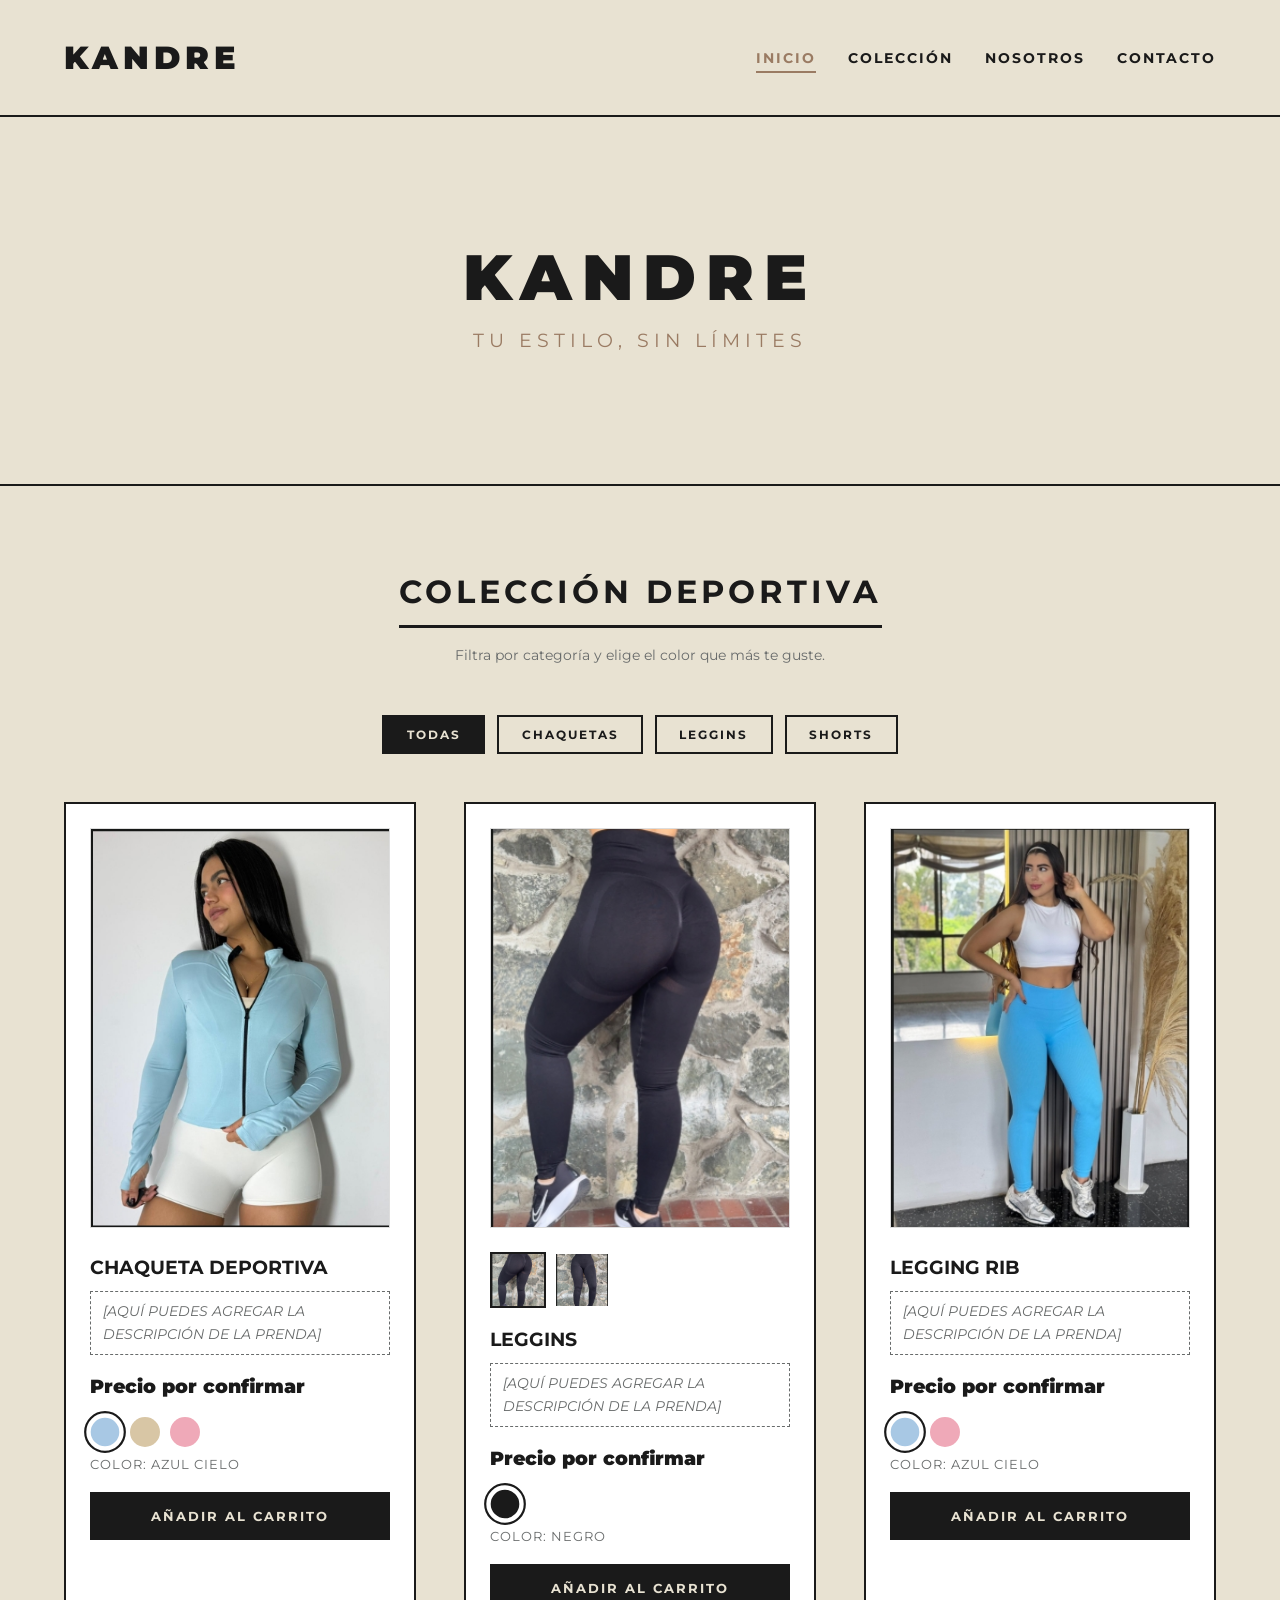
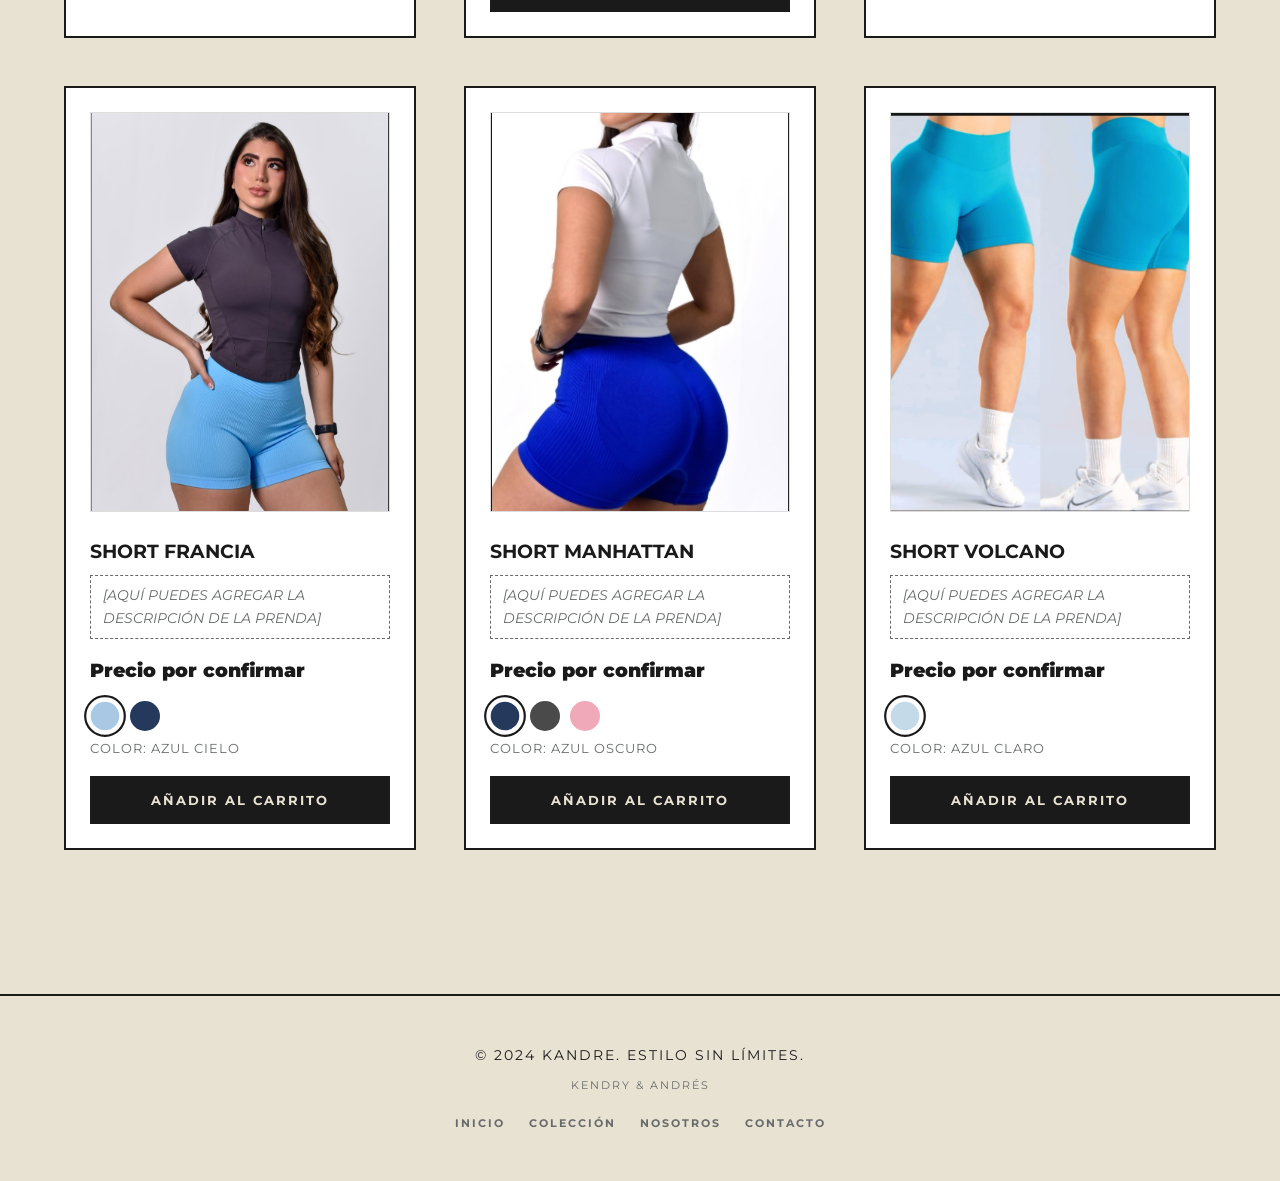
==== index.html @ 6a7f93ec "VERSION 1" ====
<!DOCTYPE html>
<html lang="es">
<head>
    <meta charset="UTF-8">
    <meta name="viewport" content="width=device-width, initial-scale=1.0">
    <title>KANDRE | Minimalist Clothing</title>
    <meta name="description" content="KANDRE: ropa deportiva minimalista. Leggins, shorts y chaquetas de producción local. Tu estilo, sin límites.">

    <!-- Tipografía oficial de la marca -->
    <link rel="preconnect" href="https://fonts.googleapis.com">
    <link rel="preconnect" href="https://fonts.gstatic.com" crossorigin>
    <link href="https://fonts.googleapis.com/css2?family=Montserrat:wght@400;700;900&display=swap" rel="stylesheet">

    <!-- Enlace al archivo de estilos CSS -->
    <link rel="stylesheet" href="css/style.css">
</head>
<body>

    <!-- ========================================== -->
    <!-- HEADER: Barra de navegación superior       -->
    <!-- ========================================== -->
    <header>
        <div class="logo-container">
            <!-- REEMPLAZA EL TEXTO POR TU IMAGEN PNG DEL LOGO -->
            <!-- Ejemplo: <img src="img/logo-kandre.png" alt="KANDRE Logo" style="height: 50px;"> -->
            <a href="index.html">KANDRE</a>
        </div>
        <nav aria-label="Navegación principal">
            <ul>
                <li><a href="index.html" class="active" aria-current="page">Inicio</a></li>
                <li><a href="index.html#coleccion">Colección</a></li>
                <li><a href="nosotros.html">Nosotros</a></li>
                <li><a href="contacto.html">Contacto</a></li>
            </ul>
        </nav>
    </header>

    <!-- ========================================== -->
    <!-- HERO SECTION: Mensaje principal            -->
    <!-- ========================================== -->
    <section class="hero">
        <h1>KANDRE</h1>
        <p>Tu estilo, sin límites</p>
    </section>

    <!-- ========================================== -->
    <!-- CATÁLOGO: Grilla de productos              -->
    <!-- ========================================== -->
    <!--
        IMPORTANTE: las tarjetas ya NO se escriben a mano aquí.
        Se generan con JavaScript a partir de tres archivos:

          · js/productos.js  -> DATOS de cada prenda (nombre, precio,
                                colores, imágenes y descripción).
          · js/main.js       -> utilidades (formato de precio, avisos).
          · js/catalogo.js   -> construye el HTML, filtros y galería.

        Para agregar, quitar o editar una prenda solo se toca
        js/productos.js. Este bloque únicamente define los
        contenedores donde se pinta el catálogo.
    -->
    <section class="catalog" id="coleccion">
        <div class="catalog-header">
            <h2>Colección Deportiva</h2>
            <p class="catalog-sub">Filtra por categoría y elige el color que más te guste.</p>
        </div>

        <!--
            FILTROS: botones "Todas / Leggins / Shorts / Chaquetas".
            Se generan automáticamente según las categorías usadas
            en js/productos.js. No borres este contenedor.
        -->
        <div class="catalog-filters" id="catalog-filters" aria-label="Filtrar productos por categoría"></div>

        <!--
            GRILLA: contenedor vacío. js/catalogo.js inyecta aquí
            una tarjeta por cada producto de js/productos.js.
        -->
        <div class="product-grid" id="product-grid"></div>

        <!-- Mensaje para navegadores sin JavaScript activado -->
        <noscript>
            <p class="catalog-noscript">
                Para ver el catálogo necesitas activar JavaScript en tu navegador.
                También puedes escribirnos desde la página de contacto.
            </p>
        </noscript>
    </section>

    <!-- ========================================== -->
    <!-- FOOTER: Pie de página                      -->
    <!-- ========================================== -->
    <footer>
        <p>&copy; 2024 KANDRE. Estilo sin límites.</p>
        <p class="footer-sub">Kendry &amp; Andrés</p>
        <nav class="footer-nav" aria-label="Navegación del pie de página">
            <a href="index.html">Inicio</a>
            <a href="index.html#coleccion">Colección</a>
            <a href="nosotros.html">Nosotros</a>
            <a href="contacto.html">Contacto</a>
        </nav>
    </footer>

    <!-- ========================================== -->
    <!-- SCRIPTS: el orden de carga es importante   -->
    <!-- ========================================== -->
    <!-- 1) Utilidades compartidas (KANDRE.*) -->
    <script src="js/main.js"></script>
    <!-- 2) Datos de las prendas (PRODUCTOS) -->
    <script src="js/productos.js"></script>
    <!-- 3) Motor que construye el catálogo -->
    <script src="js/catalogo.js"></script>
</body>
</html>
---- css/style.css ----
/* ==========================================
   VARIABLES DE MARCA (Brand Board)
   ========================================== */
:root {
    --beige: #E8E2D2;  /* Beige principal (sofisticación) */
    --negro: #1A1A1A;  /* Negro principal (elegancia) */
    --cafe: #9A7B63;   /* Acento cálido (versatilidad) */
    --gris: #686B6B;   /* Acento neutro (equilibrio) */
    --blanco: #FFFFFF;
}

/* ==========================================
   RESETEO Y ESTILOS BASE
   ========================================== */
* {
    margin: 0;
    padding: 0;
    box-sizing: border-box;
}

body {
    font-family: 'Montserrat', sans-serif;
    background-color: var(--beige);
    color: var(--negro);
    line-height: 1.6;
    -webkit-font-smoothing: antialiased;
}

a {
    text-decoration: none;
    color: var(--negro);
}

/* ==========================================
   HEADER Y NAVEGACIÓN
   ========================================== */
header {
    display: flex;
    justify-content: space-between;
    align-items: center;
    padding: 2rem 5%;
    border-bottom: 2px solid var(--negro);
}

.logo-container {
    font-weight: 900;
    font-size: 2rem;
    letter-spacing: 5px;
    text-transform: uppercase;
}

.logo-container img {
    max-height: 50px; /* Ajusta esto según tu PNG */
    width: auto;
}

nav ul {
    list-style: none;
    display: flex;
    gap: 2rem;
}

nav ul li a {
    font-weight: 700;
    text-transform: uppercase;
    font-size: 0.9rem;
    letter-spacing: 2px;
    transition: color 0.3s ease;
}

nav ul li a:hover {
    color: var(--cafe);
}

/* ==========================================
   HERO SECTION (Portada)
   ========================================== */
.hero {
    padding: 8rem 5%;
    text-align: center;
    border-bottom: 2px solid var(--negro);
}

.hero h1 {
    font-size: 4rem;
    font-weight: 900;
    text-transform: uppercase;
    letter-spacing: 10px;
    margin-bottom: 1rem;
    line-height: 1;
}

.hero p {
    font-size: 1.2rem;
    font-weight: 400;
    letter-spacing: 5px;
    text-transform: uppercase;
    color: var(--cafe);
}

/* ==========================================
   CATÁLOGO Y GRILLA DE PRODUCTOS
   ========================================== */
.catalog {
    padding: 5rem 5%;
}

.catalog-header {
    text-align: center;
    margin-bottom: 3rem;
}

.catalog-header h2 {
    font-size: 2rem;
    letter-spacing: 4px;
    text-transform: uppercase;
    border-bottom: 3px solid var(--negro);
    display: inline-block;
    padding-bottom: 0.5rem;
}

.product-grid {
    display: grid;
    /* Crea columnas responsivas automáticamente */
    grid-template-columns: repeat(auto-fit, minmax(300px, 1fr));
    gap: 3rem;
}

/* ==========================================
   TARJETA DE PRODUCTO INDIVIDUAL
   ========================================== */
.product-card {
    background-color: var(--blanco);
    border: 2px solid var(--negro);
    padding: 1.5rem;
    transition: transform 0.3s ease, box-shadow 0.3s ease;
}

.product-card:hover {
    transform: translateY(-5px);
    box-shadow: 10px 10px 0px var(--negro); /* Sombra estilo brutalista minimalista */
}

.image-container {
    width: 100%;
    height: 400px;
    background-color: #f4f4f4;
    margin-bottom: 1.5rem;
    display: flex;
    justify-content: center;
    align-items: center;
    border: 1px solid #ddd;
    overflow: hidden;
}

.image-container img {
    width: 100%;
    height: 100%;
    object-fit: cover; /* Hace que la imagen llene el espacio sin deformarse */
    transition: transform 0.5s ease;
}

.product-card:hover .image-container img {
    transform: scale(1.05); /* Efecto zoom sutil al pasar el mouse */
}

.product-title {
    font-size: 1.2rem;
    font-weight: 700;
    text-transform: uppercase;
    margin-bottom: 0.5rem;
}

.product-desc {
    font-size: 0.9rem;
    color: var(--gris);
    margin-bottom: 1rem;
    min-height: 45px;
}

.product-price {
    font-size: 1.2rem;
    font-weight: 900;
    margin-bottom: 1rem;
}

/* ==========================================
   SELECTOR DE COLORES INTERACTIVO
   ========================================== */
.color-selector {
    display: flex;
    gap: 10px;
    margin-bottom: 0.5rem;
}

.color-btn {
    width: 30px;
    height: 30px;
    border-radius: 50%;
    border: 2px solid transparent;
    cursor: pointer;
    transition: all 0.2s ease;
    outline: 2px solid transparent;
    outline-offset: 2px;
}

.color-btn:hover {
    transform: scale(1.1);
}

/* Estado activo cuando el usuario hace clic */
.color-btn.active {
    border: 2px solid var(--blanco);
    outline: 2px solid var(--negro);
    transform: scale(1.1);
}

.color-display {
    font-size: 0.8rem;
    margin-bottom: 1rem;
    color: var(--gris);
    text-transform: uppercase;
    letter-spacing: 1px;
}

/* ==========================================
   BOTÓN DE COMPRA
   ========================================== */
.btn-add {
    width: 100%;
    padding: 1rem;
    background-color: var(--negro);
    color: var(--beige);
    border: none;
    font-family: inherit;
    text-transform: uppercase;
    font-weight: 700;
    letter-spacing: 2px;
    cursor: pointer;
    transition: background-color 0.3s ease;
}

.btn-add:hover {
    background-color: var(--cafe);
    color: var(--blanco);
}

/* ==========================================
   FOOTER
   ========================================== */
footer {
    text-align: center;
    padding: 3rem 5%;
    border-top: 2px solid var(--negro);
    margin-top: 4rem;
}

footer p {
    font-size: 0.9rem;
    text-transform: uppercase;
    letter-spacing: 2px;
}

.footer-sub {
    margin-top: 10px;
    font-size: 0.7rem;
    color: var(--gris);
}

/* ==========================================
   RESPONSIVE (Para móviles y tablets)
   ========================================== */
@media (max-width: 768px) {
    header {
        flex-direction: column;
        gap: 1.5rem;
        padding: 1.5rem;
    }

    nav ul {
        gap: 1rem;
    }

    .hero h1 {
        font-size: 2.5rem;
        letter-spacing: 5px;
    }

    .hero p {
        font-size: 1rem;
        letter-spacing: 2px;
    }

    .product-grid {
        grid-template-columns: 1fr; /* Una sola columna en móviles */
    }
}

/* ==========================================
   PÁGINAS INTERNAS: NOSOTROS Y CONTACTO
   ========================================== */

/* --- Logo y navegación compartida --- */
.logo-container a {
    color: inherit;
    transition: color 0.3s ease;
}

.logo-container a:hover {
    color: var(--cafe);
}

nav ul li a.active {
    color: var(--cafe);
    border-bottom: 2px solid var(--cafe);
    padding-bottom: 4px;
}

/* --- Encabezado de página interna --- */
.page-hero {
    padding: 5rem 5%;
    text-align: center;
    border-bottom: 2px solid var(--negro);
}

.page-kicker {
    font-size: 0.72rem;
    font-weight: 700;
    letter-spacing: 4px;
    text-transform: uppercase;
    color: var(--cafe);
    margin-bottom: 1rem;
}

.page-hero h1 {
    font-size: 3rem;
    font-weight: 900;
    text-transform: uppercase;
    letter-spacing: 8px;
    line-height: 1;
    margin-bottom: 1.25rem;
}

.page-hero .lead {
    max-width: 640px;
    margin: 0 auto;
    color: var(--gris);
    font-size: 0.95rem;
}

/* --- Secciones genéricas --- */
.section {
    padding: 5rem 5%;
}

.section-alt {
    background-color: var(--blanco);
    border-top: 2px solid var(--negro);
    border-bottom: 2px solid var(--negro);
}

.section-header {
    text-align: center;
    margin-bottom: 3rem;
}

.section-header h2 {
    font-size: 2rem;
    letter-spacing: 4px;
    text-transform: uppercase;
    border-bottom: 3px solid var(--negro);
    display: inline-block;
    padding-bottom: 0.5rem;
}

.section-header p {
    max-width: 620px;
    margin: 1rem auto 0;
    color: var(--gris);
    font-size: 0.95rem;
}

/* --- Botones genéricos --- */
.btn {
    display: inline-block;
    padding: 1rem 2rem;
    border: 2px solid var(--negro);
    background-color: transparent;
    color: var(--negro);
    font-family: inherit;
    font-size: 0.8rem;
    font-weight: 700;
    letter-spacing: 2px;
    text-transform: uppercase;
    cursor: pointer;
    transition: background-color 0.3s ease, color 0.3s ease, border-color 0.3s ease;
}

.btn:hover {
    background-color: var(--negro);
    color: var(--beige);
}

.btn-solid {
    background-color: var(--negro);
    color: var(--beige);
}

.btn-solid:hover {
    background-color: var(--cafe);
    border-color: var(--cafe);
    color: var(--blanco);
}

.btn-row {
    display: flex;
    flex-wrap: wrap;
    justify-content: center;
    gap: 1rem;
}

/* ==========================================
   PÁGINA NOSOTROS
   ========================================== */

/* --- Historia y manifiesto --- */
.story-grid {
    display: grid;
    grid-template-columns: 1.15fr 0.85fr;
    gap: 4rem;
    align-items: start;
}

.story-text h2 {
    font-size: 1.9rem;
    font-weight: 900;
    line-height: 1.2;
    letter-spacing: 1px;
    text-transform: uppercase;
    margin-bottom: 1.5rem;
}

.story-text p {
    color: var(--gris);
    font-size: 0.95rem;
    margin-bottom: 1.1rem;
}

.story-text p strong {
    color: var(--negro);
}

.manifesto-card {
    background-color: var(--negro);
    color: var(--beige);
    border: 2px solid var(--negro);
    padding: 2.5rem;
    box-shadow: 12px 12px 0 var(--cafe);
    position: sticky;
    top: 2rem;
}

.manifesto-card .manifesto-tag {
    font-size: 0.7rem;
    font-weight: 700;
    letter-spacing: 3px;
    text-transform: uppercase;
    color: var(--cafe);
    margin-bottom: 1rem;
}

.manifesto-card .manifesto-text {
    font-size: 1.25rem;
    font-weight: 700;
    line-height: 1.45;
    margin-bottom: 1.5rem;
}

.manifesto-card ul {
    list-style: none;
    border-top: 1px solid rgba(232, 226, 210, 0.25);
    padding-top: 1.25rem;
}

.manifesto-card li {
    font-size: 0.78rem;
    letter-spacing: 1.5px;
    text-transform: uppercase;
    padding: 0.55rem 0;
    border-bottom: 1px solid rgba(232, 226, 210, 0.12);
}

.manifesto-card li:last-child {
    border-bottom: none;
    padding-bottom: 0;
}

/* --- Cifras --- */
.stats-band {
    display: grid;
    grid-template-columns: repeat(4, 1fr);
    gap: 2px;
    background-color: var(--negro);
    border-bottom: 2px solid var(--negro);
}

.stat {
    background-color: var(--beige);
    padding: 2.5rem 1.5rem;
    text-align: center;
}

.stat strong {
    display: block;
    font-size: 2.25rem;
    font-weight: 900;
    letter-spacing: 2px;
    line-height: 1;
    margin-bottom: 0.6rem;
}

.stat span {
    font-size: 0.68rem;
    text-transform: uppercase;
    letter-spacing: 2px;
    color: var(--gris);
}

/* --- Valores --- */
.pillar-grid {
    display: grid;
    grid-template-columns: repeat(auto-fit, minmax(250px, 1fr));
    gap: 2rem;
    margin-bottom: 4rem;
}

.pillar-card {
    background-color: var(--blanco);
    border: 2px solid var(--negro);
    padding: 2rem;
    transition: transform 0.3s ease, box-shadow 0.3s ease;
}

.pillar-card:hover {
    transform: translateY(-5px);
    box-shadow: 10px 10px 0 var(--negro);
}

.pillar-number {
    font-size: 0.72rem;
    font-weight: 700;
    letter-spacing: 3px;
    color: var(--cafe);
}

.pillar-card h3 {
    font-size: 1.05rem;
    font-weight: 700;
    text-transform: uppercase;
    letter-spacing: 2px;
    margin: 0.75rem 0;
}

.pillar-card p {
    font-size: 0.88rem;
    color: var(--gris);
}

/* --- Misión y visión --- */
.mission-grid {
    display: grid;
    grid-template-columns: repeat(auto-fit, minmax(280px, 1fr));
    gap: 2rem;
}

.mission-card {
    background-color: var(--negro);
    color: var(--beige);
    border: 2px solid var(--negro);
    padding: 2.5rem;
}

.mission-card h3 {
    font-size: 0.8rem;
    font-weight: 700;
    letter-spacing: 3px;
    text-transform: uppercase;
    color: var(--cafe);
    margin-bottom: 1rem;
}

.mission-card p {
    font-size: 1.05rem;
    line-height: 1.6;
}

/* --- Proceso --- */
.process-grid {
    display: grid;
    grid-template-columns: repeat(auto-fit, minmax(240px, 1fr));
    gap: 2.5rem;
}

.step-card {
    border-top: 3px solid var(--negro);
    padding-top: 1.5rem;
}

.step-number {
    font-size: 2.5rem;
    font-weight: 900;
    line-height: 1;
    color: transparent;
    -webkit-text-stroke: 1.5px var(--negro);
    letter-spacing: 2px;
}

.step-card h3 {
    font-size: 0.95rem;
    font-weight: 700;
    letter-spacing: 2px;
    text-transform: uppercase;
    margin: 1rem 0 0.6rem;
}

.step-card p {
    font-size: 0.88rem;
    color: var(--gris);
}

/* --- Fundadores --- */
.founder-grid {
    display: grid;
    grid-template-columns: repeat(auto-fit, minmax(300px, 1fr));
    gap: 2rem;
}

.founder-card {
    background-color: var(--blanco);
    border: 2px solid var(--negro);
    padding: 2rem;
    display: flex;
    align-items: flex-start;
    gap: 1.5rem;
}

.founder-avatar {
    width: 64px;
    height: 64px;
    flex-shrink: 0;
    border: 2px solid var(--negro);
    border-radius: 50%;
    background-color: var(--beige);
    display: flex;
    align-items: center;
    justify-content: center;
    font-size: 1.1rem;
    font-weight: 900;
    letter-spacing: 1px;
}

.founder-card h3 {
    font-size: 1rem;
    font-weight: 700;
    letter-spacing: 2px;
    text-transform: uppercase;
}

.founder-role {
    font-size: 0.7rem;
    letter-spacing: 2px;
    text-transform: uppercase;
    color: var(--cafe);
    margin-top: 0.25rem;
}

.founder-card blockquote {
    font-size: 0.88rem;
    font-style: italic;
    color: var(--gris);
    border-left: 3px solid var(--cafe);
    padding-left: 1rem;
    margin-top: 1rem;
}

/* --- Banda final (CTA) --- */
.cta-band {
    background-color: var(--negro);
    color: var(--beige);
    padding: 4.5rem 5%;
    text-align: center;
    border-top: 2px solid var(--negro);
}

.cta-band h2 {
    font-size: 2rem;
    font-weight: 900;
    letter-spacing: 4px;
    text-transform: uppercase;
    margin-bottom: 1rem;
}

.cta-band p {
    color: #CFCCC4;
    font-size: 0.95rem;
    margin-bottom: 2rem;
}

.cta-band .btn {
    border-color: var(--beige);
    color: var(--beige);
}

.cta-band .btn:hover {
    background-color: var(--beige);
    color: var(--negro);
}

.cta-band .btn-solid {
    background-color: var(--beige);
    border-color: var(--beige);
    color: var(--negro);
}

.cta-band .btn-solid:hover {
    background-color: var(--cafe);
    border-color: var(--cafe);
    color: var(--blanco);
}

/* ==========================================
   PÁGINA CONTACTO
   ========================================== */
.contact-grid {
    display: grid;
    grid-template-columns: 1.1fr 0.9fr;
    gap: 4rem;
    align-items: start;
}

.contact-form {
    background-color: var(--blanco);
    border: 2px solid var(--negro);
    padding: 2.5rem;
    box-shadow: 12px 12px 0 var(--cafe);
}

.contact-form h2 {
    font-size: 1.1rem;
    font-weight: 700;
    letter-spacing: 3px;
    text-transform: uppercase;
    margin-bottom: 1.75rem;
}

.form-row {
    display: grid;
    grid-template-columns: 1fr 1fr;
    gap: 1.25rem;
}

.form-group {
    display: flex;
    flex-direction: column;
    margin-bottom: 1.25rem;
}

.form-group label {
    font-size: 0.68rem;
    font-weight: 700;
    letter-spacing: 2px;
    text-transform: uppercase;
    margin-bottom: 0.5rem;
}

.form-group input,
.form-group select,
.form-group textarea {
    width: 100%;
    font-family: inherit;
    font-size: 0.9rem;
    color: var(--negro);
    background-color: var(--blanco);
    border: 2px solid var(--negro);
    border-radius: 0;
    padding: 0.85rem 1rem;
    transition: border-color 0.2s ease, box-shadow 0.2s ease;
}

.form-group select {
    appearance: none;
    background-image: linear-gradient(45deg, transparent 50%, var(--negro) 50%), linear-gradient(135deg, var(--negro) 50%, transparent 50%);
    background-position: calc(100% - 20px) 55%, calc(100% - 14px) 55%;
    background-size: 6px 6px, 6px 6px;
    background-repeat: no-repeat;
    padding-right: 2.5rem;
    cursor: pointer;
}

.form-group textarea {
    min-height: 150px;
    resize: vertical;
}

.form-group input:focus,
.form-group select:focus,
.form-group textarea:focus {
    outline: none;
    border-color: var(--cafe);
    box-shadow: 4px 4px 0 var(--cafe);
}

.form-group.invalid input,
.form-group.invalid select,
.form-group.invalid textarea {
    border-color: #B3261E;
}

.field-error {
    display: none;
    margin-top: 0.4rem;
    font-size: 0.7rem;
    letter-spacing: 0.5px;
    color: #B3261E;
}

.form-group.invalid .field-error {
    display: block;
}

.checkbox-group {
    flex-direction: row;
    flex-wrap: wrap;
    align-items: flex-start;
    gap: 0.75rem;
}

.checkbox-group input[type="checkbox"] {
    width: 18px;
    height: 18px;
    flex-shrink: 0;
    margin-top: 2px;
    padding: 0;
    accent-color: var(--negro);
    cursor: pointer;
}

.checkbox-group label {
    flex: 1;
    margin-bottom: 0;
    font-size: 0.78rem;
    font-weight: 400;
    letter-spacing: 0.5px;
    text-transform: none;
    color: var(--gris);
}

.checkbox-group .field-error {
    flex-basis: 100%;
}

.form-note {
    font-size: 0.72rem;
    color: var(--gris);
    margin-top: 1rem;
    text-align: center;
}

.form-status {
    display: none;
    margin-top: 1.5rem;
    padding: 1rem 1.25rem;
    border: 2px solid var(--negro);
    background-color: var(--beige);
    font-size: 0.85rem;
}

.form-status.show {
    display: block;
}

.form-status.error {
    border-color: #B3261E;
    color: #B3261E;
}

/* --- Datos de contacto --- */
.contact-info h2 {
    font-size: 1.1rem;
    font-weight: 700;
    letter-spacing: 3px;
    text-transform: uppercase;
    margin-bottom: 1.5rem;
}

.info-block {
    padding: 1.4rem 0;
    border-bottom: 1px solid var(--negro);
}

.info-block:first-of-type {
    padding-top: 0;
}

.info-label {
    font-size: 0.68rem;
    font-weight: 700;
    letter-spacing: 3px;
    text-transform: uppercase;
    color: var(--cafe);
    margin-bottom: 0.35rem;
}

.info-value {
    font-size: 1rem;
    font-weight: 700;
    letter-spacing: 0.5px;
}

.info-value a {
    text-decoration: underline;
    text-underline-offset: 3px;
    text-decoration-thickness: 1px;
}

.info-value a:hover {
    color: var(--cafe);
}

.info-extra {
    font-size: 0.8rem;
    color: var(--gris);
    margin-top: 0.25rem;
}

.social-row {
    display: flex;
    flex-wrap: wrap;
    gap: 0.75rem;
    margin-top: 2rem;
}

.social-link {
    border: 2px solid var(--negro);
    padding: 0.6rem 1rem;
    font-size: 0.7rem;
    font-weight: 700;
    letter-spacing: 2px;
    text-transform: uppercase;
    transition: background-color 0.3s ease, color 0.3s ease;
}

.social-link:hover {
    background-color: var(--negro);
    color: var(--beige);
}

/* --- Mapa --- */
.map-frame {
    border: 2px solid var(--negro);
    min-height: 320px;
    display: flex;
    align-items: center;
    justify-content: center;
    text-align: center;
    padding: 2rem;
    background-image: repeating-linear-gradient(
        45deg,
        var(--blanco),
        var(--blanco) 14px,
        #F1ECE0 14px,
        #F1ECE0 28px
    );
}

.map-frame p {
    max-width: 460px;
    font-size: 0.78rem;
    letter-spacing: 2px;
    text-transform: uppercase;
    color: var(--gris);
}

.map-frame iframe {
    width: 100%;
    min-height: 320px;
    border: 0;
}

/* --- Preguntas frecuentes --- */
.faq {
    max-width: 860px;
    margin: 0 auto;
    border-top: 2px solid var(--negro);
}

.faq details {
    border-bottom: 1px solid var(--negro);
    padding: 1.25rem 0;
}

.faq summary {
    display: flex;
    justify-content: space-between;
    align-items: center;
    gap: 1rem;
    cursor: pointer;
    font-size: 0.85rem;
    font-weight: 700;
    letter-spacing: 1.5px;
    text-transform: uppercase;
    list-style: none;
}

.faq summary::-webkit-details-marker {
    display: none;
}

.faq summary::after {
    content: "+";
    font-size: 1.3rem;
    font-weight: 700;
    line-height: 1;
    flex-shrink: 0;
}

.faq details[open] summary::after {
    content: "\2212";
}

.faq p {
    margin-top: 1rem;
    font-size: 0.9rem;
    color: var(--gris);
}

/* --- Pie de página compartido --- */
.footer-nav {
    display: flex;
    flex-wrap: wrap;
    justify-content: center;
    gap: 1.5rem;
    margin-top: 1.25rem;
}

.footer-nav a {
    font-size: 0.7rem;
    font-weight: 700;
    letter-spacing: 2px;
    text-transform: uppercase;
    color: var(--gris);
    transition: color 0.3s ease;
}

.footer-nav a:hover {
    color: var(--negro);
}

/* --- Responsive de páginas internas --- */
@media (max-width: 1024px) {
    .story-grid,
    .contact-grid {
        grid-template-columns: 1fr;
        gap: 2.5rem;
    }

    .manifesto-card {
        position: static;
    }

    .stats-band {
        grid-template-columns: repeat(2, 1fr);
    }
}

@media (max-width: 768px) {
    .page-hero {
        padding: 3.5rem 5%;
    }

    .page-hero h1 {
        font-size: 2.1rem;
        letter-spacing: 5px;
    }

    .section {
        padding: 3.5rem 5%;
    }

    .story-text h2 {
        font-size: 1.4rem;
    }

    .manifesto-card,
    .contact-form {
        padding: 1.5rem;
    }

    .manifesto-card {
        box-shadow: 8px 8px 0 var(--cafe);
    }

    .contact-form {
        box-shadow: 8px 8px 0 var(--cafe);
    }

    .form-row {
        grid-template-columns: 1fr;
        gap: 0;
    }

    .stats-band {
        grid-template-columns: 1fr;
    }

    .cta-band h2 {
        font-size: 1.4rem;
        letter-spacing: 2px;
    }

    .founder-card {
        flex-direction: column;
    }

    .footer-nav {
        gap: 1rem;
    }
}

/* ==========================================
   CATÁLOGO DINÁMICO
   Estilos que usan las tarjetas generadas por
   js/catalogo.js (filtros, miniaturas, avisos).
   ========================================== */

/* --- Subtítulo bajo "Colección Deportiva" --- */
.catalog-sub {
    margin-top: 1rem;
    font-size: 0.9rem;
    color: var(--gris);
}

/* --- Botones de filtro por categoría --- */
.catalog-filters {
    display: flex;
    flex-wrap: wrap;
    justify-content: center;
    gap: 0.75rem;
    margin-bottom: 3rem;
}

.filter-btn {
    font-family: inherit;
    font-size: 0.72rem;
    font-weight: 700;
    letter-spacing: 2px;
    text-transform: uppercase;
    padding: 0.65rem 1.4rem;
    border: 2px solid var(--negro);
    background-color: transparent;
    color: var(--negro);
    cursor: pointer;
    transition: background-color 0.3s ease, color 0.3s ease;
}

.filter-btn:hover,
.filter-btn.active {
    background-color: var(--negro);
    color: var(--beige);
}

/* --- Etiqueta sobre la foto ("Nuevo", "Más vendido"...) --- */
.image-container {
    position: relative;
}

.product-badge {
    position: absolute;
    top: 12px;
    left: 12px;
    z-index: 1;
    background-color: var(--negro);
    color: var(--beige);
    font-size: 0.6rem;
    font-weight: 700;
    letter-spacing: 2px;
    text-transform: uppercase;
    padding: 0.4rem 0.7rem;
}

/* --- Galería: fila de miniaturas --- */
.thumb-row {
    display: flex;
    flex-wrap: wrap;
    gap: 0.5rem;
    margin-bottom: 1rem;
}

/* Si el color solo tiene una foto, la fila queda vacía y se oculta */
.thumb-row:empty {
    display: none;
}

.thumb-btn {
    width: 56px;
    height: 56px;
    padding: 0;
    border: 2px solid transparent;
    background-color: var(--blanco);
    cursor: pointer;
    overflow: hidden;
    transition: border-color 0.2s ease, transform 0.2s ease;
}

.thumb-btn img {
    display: block;
    width: 100%;
    height: 100%;
    object-fit: cover;
}

.thumb-btn:hover {
    transform: translateY(-2px);
}

.thumb-btn.active {
    border-color: var(--negro);
}

/* --- Descripción pendiente de escribir --- */
.product-desc.is-empty {
    font-style: italic;
    border: 1px dashed var(--gris);
    padding: 0.5rem 0.75rem;
}

/* --- Aviso flotante al añadir al carrito --- */
.toast {
    position: fixed;
    left: 50%;
    bottom: 2rem;
    z-index: 50;
    max-width: 90vw;
    padding: 1rem 1.5rem;
    background-color: var(--negro);
    color: var(--beige);
    border: 2px solid var(--negro);
    font-size: 0.75rem;
    font-weight: 700;
    letter-spacing: 1.5px;
    text-transform: uppercase;
    text-align: center;
    opacity: 0;
    pointer-events: none;
    transform: translate(-50%, 1.5rem);
    transition: opacity 0.3s ease, transform 0.3s ease;
}

.toast.show {
    opacity: 1;
    transform: translate(-50%, 0);
}

/* --- Mensajes de catálogo vacío / sin JavaScript --- */
.catalog-empty,
.catalog-noscript {
    grid-column: 1 / -1;
    max-width: 560px;
    margin: 0 auto;
    padding: 2rem;
    border: 2px dashed var(--gris);
    text-align: center;
    font-size: 0.9rem;
    color: var(--gris);
}

/* Las tarjetas filtradas se ocultan (atributo puesto por JS) */
.product-card[hidden] {
    display: none;
}

/* --- Ajustes para móviles --- */
@media (max-width: 768px) {
    .catalog-filters {
        gap: 0.5rem;
        margin-bottom: 2rem;
    }

    .filter-btn {
        padding: 0.55rem 1rem;
        font-size: 0.65rem;
    }

    .thumb-btn {
        width: 48px;
        height: 48px;
    }

    .toast {
        bottom: 1rem;
        font-size: 0.7rem;
    }
}
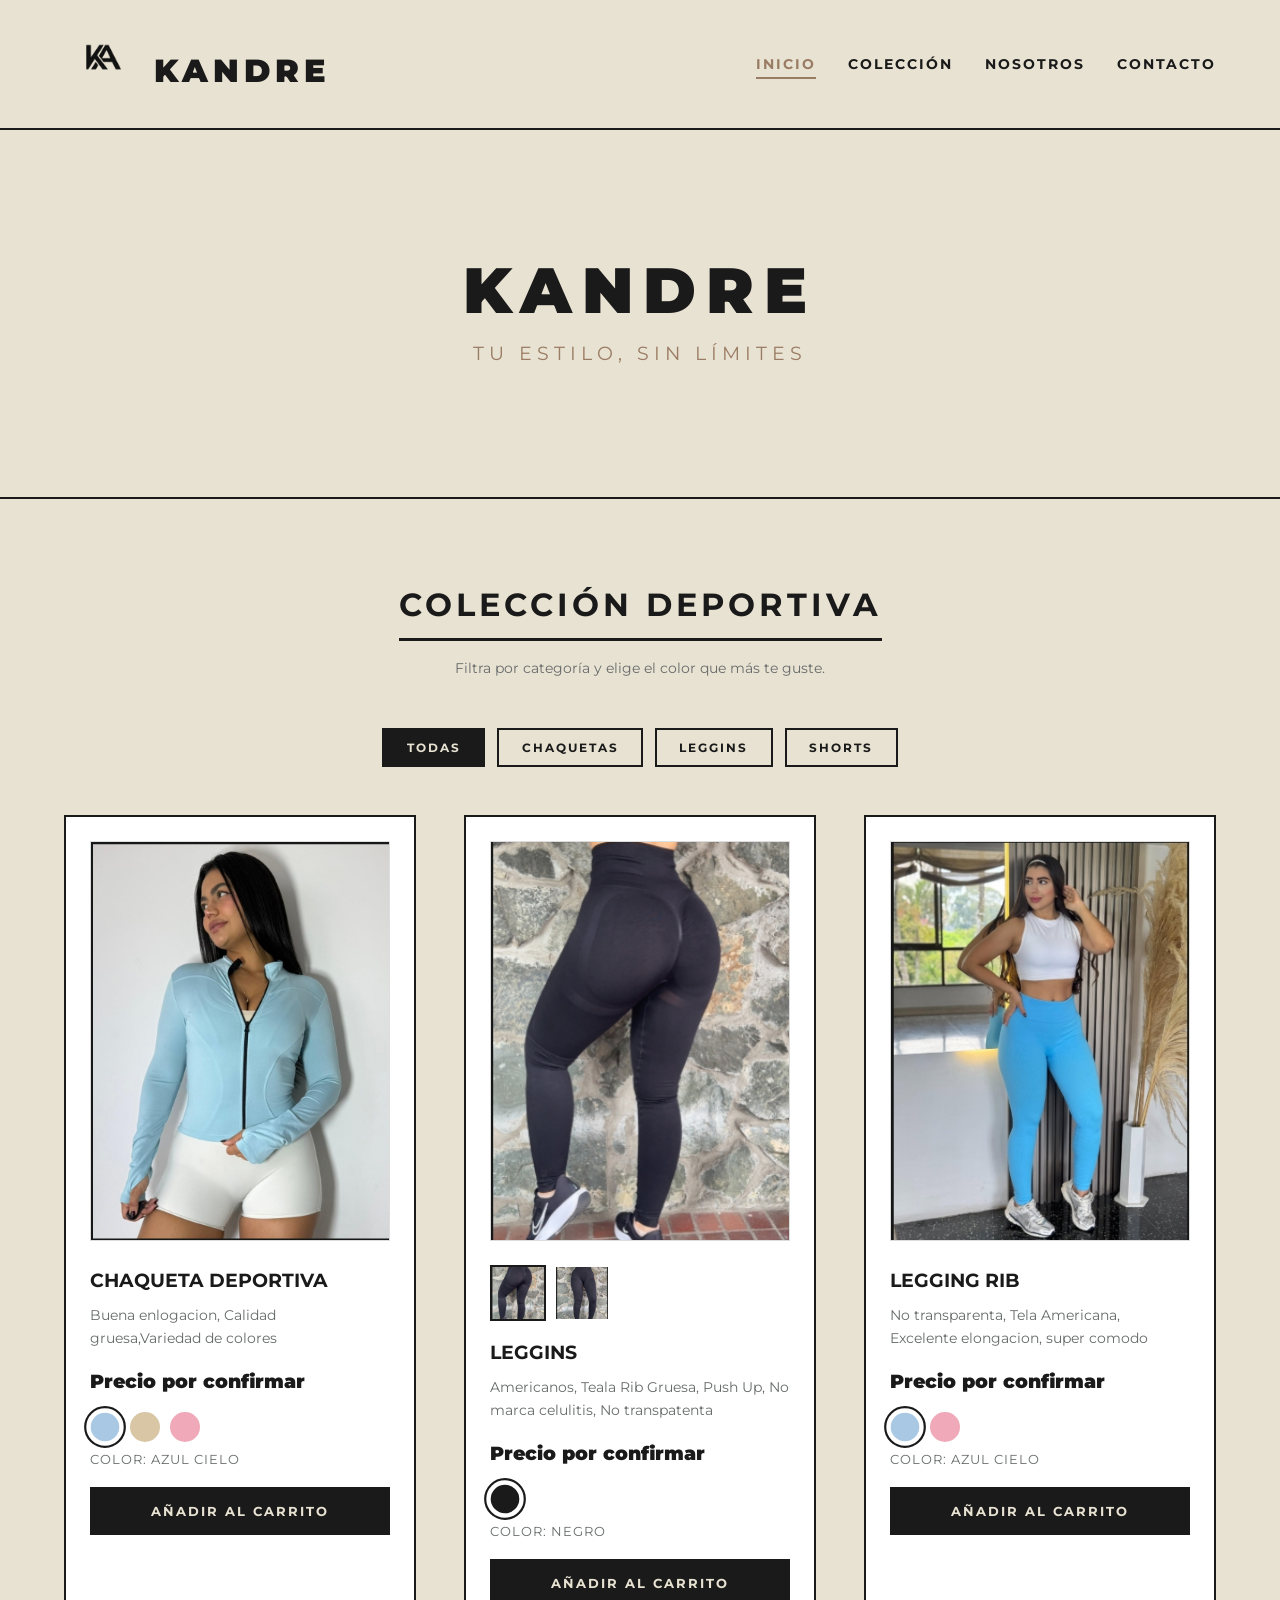
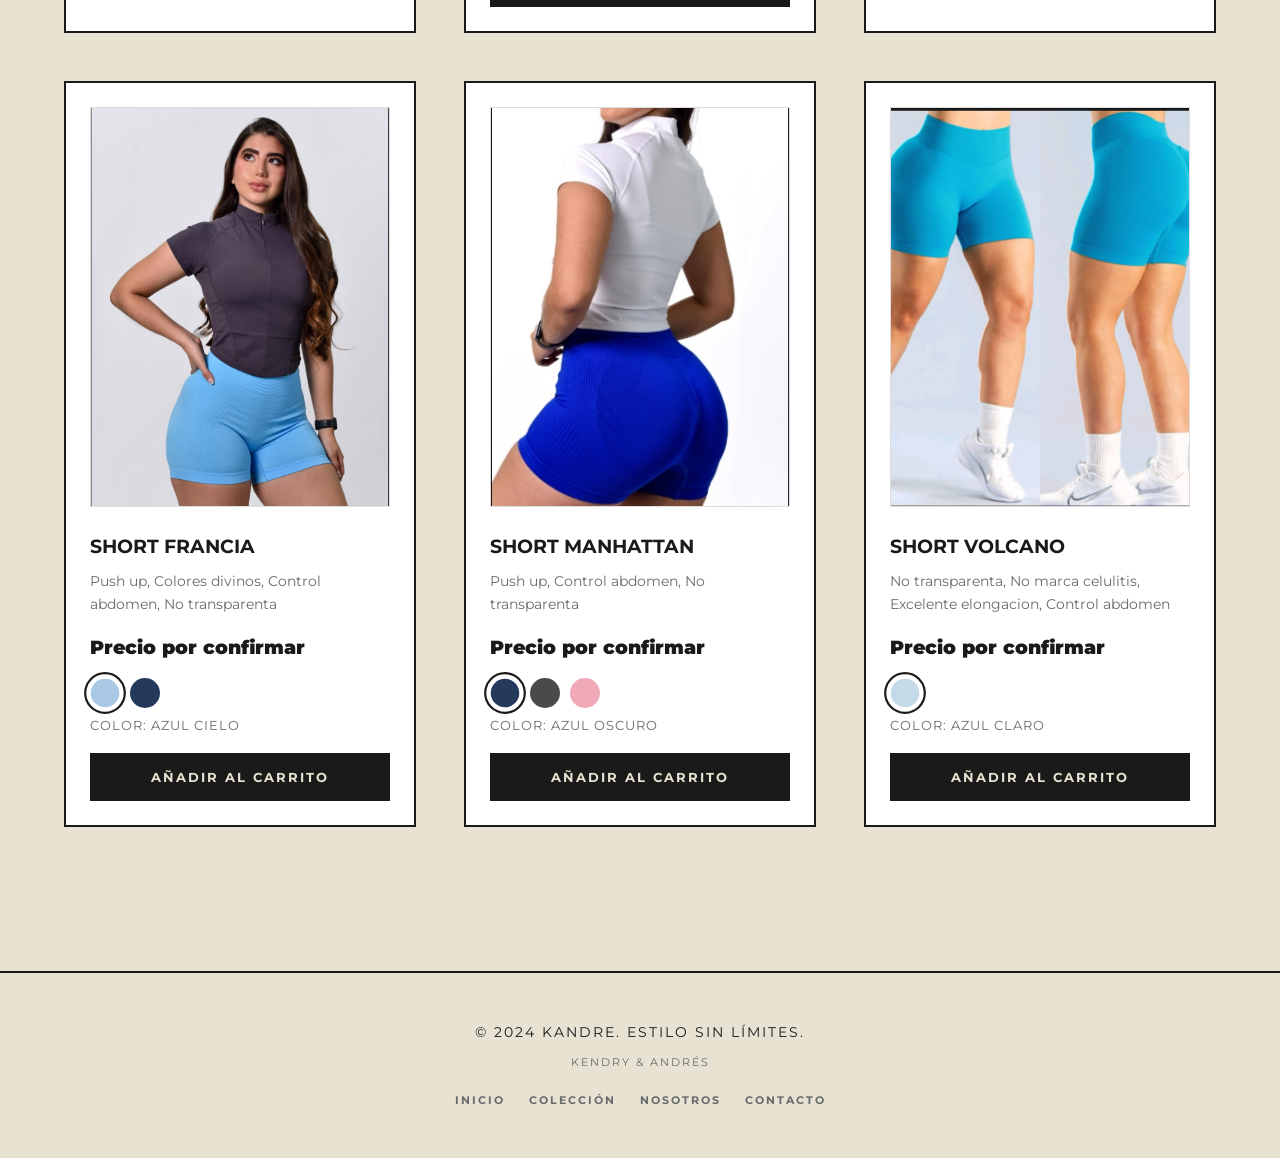
==== commit 0400114b: "VERSION 2" ====
--- a/index.html
+++ b/index.html
@@ -21,6 +21,7 @@
     <!-- ========================================== -->
     <header>
         <div class="logo-container">
+            <img src="img/Logo/Logo-Monograma.png" alt="">
             <!-- REEMPLAZA EL TEXTO POR TU IMAGEN PNG DEL LOGO -->
             <!-- Ejemplo: <img src="img/logo-kandre.png" alt="KANDRE Logo" style="height: 50px;"> -->
             <a href="index.html">KANDRE</a>
--- a/css/style.css
+++ b/css/style.css
@@ -495,19 +495,51 @@
     padding-bottom: 0;
 }
 
-/* --- Cifras --- */
+/* --- Cifras ---
+   IMPORTANTE: esta banda es fluida. Se adapta sola a cuantas
+   tarjetas .stat haya (1, 2, 3, 4...) sin dejar huecos negros.
+
+   Antes el fondo del contenedor era negro y el hueco de 2px entre
+   columnas hacía las líneas separadoras. El problema: si quitabas
+   una .stat, su columna seguía existiendo (repeat(4, 1fr)) y el
+   fondo negro se veía a través del hueco.
+
+   Ahora:
+   - auto-fit colapsa las columnas vacías.
+   - minmax(180px, 1fr) reparte el ancho entre las que quedan.
+   - El fondo es beige y los separadores son bordes de cada .stat.
+*/
 .stats-band {
     display: grid;
-    grid-template-columns: repeat(4, 1fr);
-    gap: 2px;
-    background-color: var(--negro);
+    grid-template-columns: repeat(auto-fit, minmax(180px, 1fr));
+    background-color: var(--beige);
     border-bottom: 2px solid var(--negro);
 }
 
+/* Altura fluida: cada celda crece con su contenido y centra el
+   texto verticalmente aunque una cifra tenga más líneas que otra. */
 .stat {
+    display: flex;
+    flex-direction: column;
+    justify-content: center;
     background-color: var(--beige);
     padding: 2.5rem 1.5rem;
     text-align: center;
+}
+
+/* Separadores verticales finos entre cifras.
+   Solo en pantallas donde normalmente caben todas en una fila;
+   así en móvil no aparece una línea pegada al borde izquierdo. */
+@media (min-width: 900px) {
+    .stat + .stat {
+        border-left: 2px solid var(--negro);
+    }
+}
+
+/* Si borras TODAS las cifras, la banda desaparece en vez de dejar
+   una línea negra suelta (navegadores modernos con :has()). */
+.stats-band:not(:has(.stat)) {
+    display: none;
 }
 
 .stat strong {
@@ -1068,9 +1100,9 @@
         position: static;
     }
 
-    .stats-band {
-        grid-template-columns: repeat(2, 1fr);
-    }
+    /* Nota: .stats-band ya no fija columnas aquí. Su
+       grid-template-columns: repeat(auto-fit, minmax(180px, 1fr))
+       calcula solo cuántas caben, aunque borres cifras. */
 }
 
 @media (max-width: 768px) {
@@ -1110,7 +1142,13 @@
     }
 
     .stats-band {
-        grid-template-columns: 1fr;
+        /* En móvil el espacio es justo: reducimos el relleno de cada
+           cifra, pero la banda sigue ajustándose sola al contenido. */
+        grid-template-columns: repeat(auto-fit, minmax(150px, 1fr));
+    }
+
+    .stat {
+        padding: 2rem 1rem;
     }
 
     .cta-band h2 {
@@ -1300,4 +1338,20 @@
         bottom: 1rem;
         font-size: 0.7rem;
     }
+}
+
+/* ==========================================
+   BANDA DE CIFRAS EN PANTALLAS MUY PEQUEÑAS
+   Con una sola columna, cualquier cantidad de
+   .stat (1, 2, 3...) se ve simétrica: no quedan
+   celdas vacías al final de una fila.
+   ========================================== */
+@media (max-width: 480px) {
+    .stats-band {
+        grid-template-columns: 1fr;
+    }
+
+    .stat {
+        padding: 1.75rem 1rem;
+    }
 }
